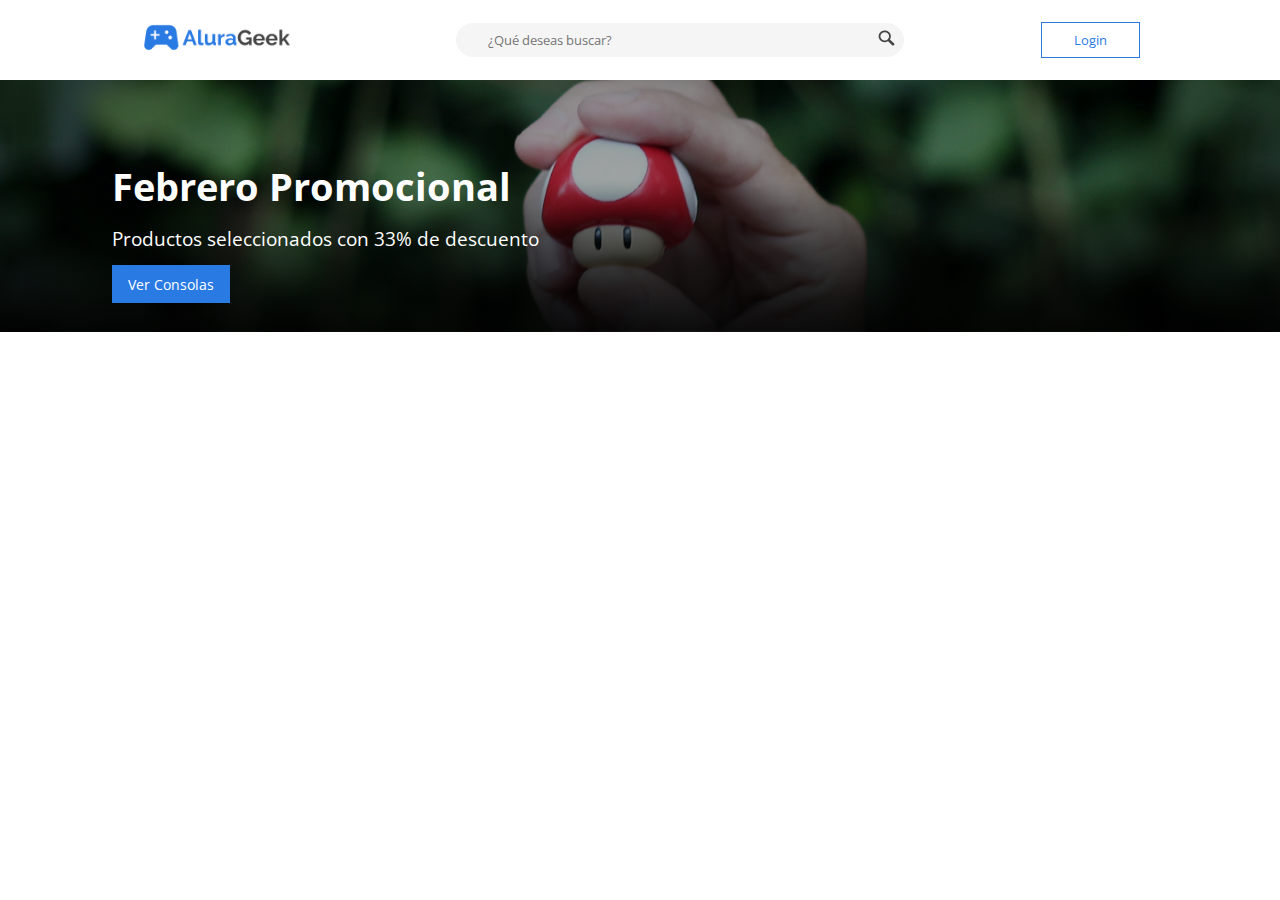
==== index.html @ 8d80e9cd "first commit" ====
<!DOCTYPE html>
<html lang="en">

<head>
    <meta charset="UTF-8">
    <meta http-equiv="X-UA-Compatible" content="IE=edge">
    <meta name="viewport" content="width=device-width, initial-scale=1.0">
    <meta name="author" content="Nieva Franco Javier">
    <meta name="description" content="">
    <title>AluraGeek</title>
    <link rel="shortcut icon" href="./img/favicon.png" type="image/x-icon">
    <link rel="preconnect" href="https://fonts.googleapis.com">
    <link rel="preconnect" href="https://fonts.gstatic.com" crossorigin>
    <link href="https://fonts.googleapis.com/css2?family=Open+Sans&display=swap" rel="stylesheet">
    <link rel="stylesheet" href="./css/style.css">
</head>

<body>
    <header class="header">
        <figure class="header__figure">
            <img src="./img/Logo.png" alt="logo de AluraGeek" title="AluraGeek">
        </figure>
        <nav class="header__nav">
            <label for="search"></label>
            <input type="text" name="search" id="search" placeholder="¿Qué deseas buscar?" required
                autocomplete="off">
            <button><img src="./img/lupa.svg" alt="logo de la lupa"></button>
        </nav>
        <div class="header__btn">
            <button>Login</button>
        </div>
    </header>
    <main>
        <section class="section-banner">
            <h1 class="margin">Febrero Promocional</h1>
            <p class="margin">Productos seleccionados con 33% de descuento</p>
            <button class="margin">Ver Consolas</button>
        </section>
    </main>



</body>

</html>
---- css/style.css ----
* {
    padding: 0;
    margin: 0;
    box-sizing: border-box;
    font-family: 'Open Sans', sans-serif;
}

.header {
  display: flex;
  justify-content: space-evenly;
  align-items: center;
}

.header__figure {
    max-width: 20vw;
}

.header__nav {
    display: flex;
    align-items: center;
}

.header__nav input {
    border: none;
    outline: none;
    background-color: #f5f5f5;
    border-radius: 2rem;
}

.header__nav button {
    width: 1.8rem;
    border: none;
    background: none;
}

.header__btn button {
    border: 0.1rem solid #2A7AE4;
    color: #2A7AE4;
    background: none;
    transition: .2s;
}

.header__btn button:hover {
    background-color: #2A7AE4;
    color: white;
    cursor: pointer;
}

.section-banner {
    background-image: linear-gradient(0deg, rgba(0, 0, 0, 0.178), rgba(0, 0, 0, 0.281)), linear-gradient(180deg, rgba(0, 0, 0, 0.164) 41.15%, rgba(0, 0, 0, 0.8) 100%), url(../img/banner-image.png);
    color: white;
    background-size: cover;
    background-position: center;
}

.section-banner button {
    background-color: #2A7AE4;
    color: white;
    border: none;
    transition: .2s;
}

.section-banner button:hover {
    cursor: pointer;
    background-color: #115fc4;
}



@media screen and (min-width: 320px) {
    .header {
        padding: 1rem 0rem;
    }
    
    .header__figure {
        max-width: 33%;
    }

    .header__figure img {
        width: 100%;
    }

    .header__nav input {
        display: none;
    }

    .header__nav button img {
        width: 70%;
    }

    .header__btn button {
        padding: .3rem 1.8rem;
    }

    .section-banner {
        padding-top: 4rem;
        padding-left: 1rem;
        padding-right: 1rem;
        padding-bottom: 1rem;
    }

    .section-banner .margin {
        margin-bottom: .8rem;
    }

    .section-banner p {
        font-size: .9rem;
    }

    .section-banner button {
        padding: .6rem 1rem;
        font-size: .9rem;
    }

}



@media screen and (min-width: 768px) {
    .header__figure img {
        width: 85%;
    }

    .header__nav input {
        display: inherit;
        padding: .5rem 2rem;
        width: 35vw;
    }

    .header__nav button {
        margin-left: -2rem;
    }

    .header__btn button {
        padding: .5rem 2rem;
    }

    .section-banner {
        padding-top: 5rem;
    }

    .section-banner h1 {
        font-size: 2.4rem;
    }

    .section-banner p {
        font-size: 1.2rem;
    }
}

@media screen and (min-width: 1024px) {
    .margin {
        margin-left: 6rem;
    }
}
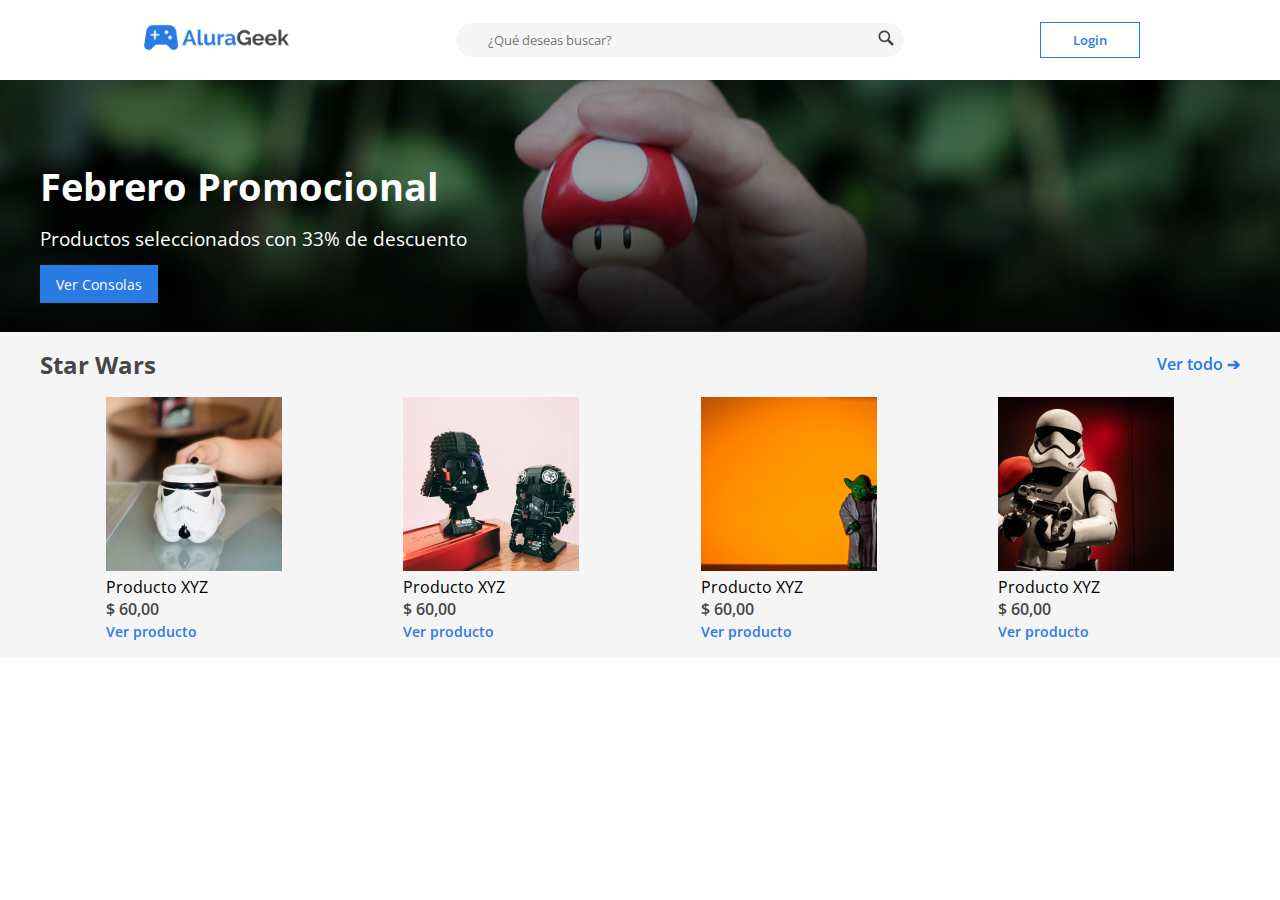
==== commit fe47fa29: "add the Star Wars section" ====
--- a/index.html
+++ b/index.html
@@ -22,12 +22,11 @@
         </figure>
         <nav class="header__nav">
             <label for="search"></label>
-            <input type="text" name="search" id="search" placeholder="¿Qué deseas buscar?" required
-                autocomplete="off">
+            <input type="text" name="search" id="search" placeholder="¿Qué deseas buscar?" required autocomplete="off">
             <button><img src="./img/lupa.svg" alt="logo de la lupa"></button>
         </nav>
         <div class="header__btn">
-            <button>Login</button>
+            <button class="login">Login</button>
         </div>
     </header>
     <main>
@@ -36,6 +35,48 @@
             <p class="margin">Productos seleccionados con 33% de descuento</p>
             <button class="margin">Ver Consolas</button>
         </section>
+        <div class="title">
+            <h2>Star Wars</h2>
+            <a href="#">Ver todo ➔</a>
+        </div>
+        <section class="starwars">
+            <article class="starwars__article">
+                <img src="./img/unsplash_6FDXGY9J6y4.png" alt="Cabeza de un soldado de starwars hecha una taza">
+                <p>Producto XYZ</p>
+                <p class="price">$ 60,00</p>
+                <a href="#">Ver producto</a>
+            </article>
+            <article class="starwars__article">
+                <img src="./img/unsplash_epRFE_hBNjo.png" alt="Darth Vader muñeco">
+                <p>Producto XYZ</p>
+                <p class="price">$ 60,00</p>
+                <a href="#">Ver producto</a>
+            </article>
+            <article class="starwars__article">
+                <img src="./img/unsplash_KeGToDVN0l4.png" alt="Yoda muñeco">
+                <p>Producto XYZ</p>
+                <p class="price">$ 60,00</p>
+                <a href="#">Ver producto</a>
+            </article>
+            <article class="starwars__article">
+                <img src="./img/unsplash_4OHkK555s1A.png" alt="soldado de starwars">
+                <p>Producto XYZ</p>
+                <p class="price">$ 60,00</p>
+                <a href="#">Ver producto</a>
+            </article>
+            <article class="starwars__article hidden">
+                <img src="./img/unsplash_R8L1l9RN198.png" alt="mini Yoda muñeco">
+                <p>Producto XYZ</p>
+                <p class="price">$ 60,00</p>
+                <a href="#">Ver producto</a>
+            </article>
+            <article class="starwars__article hidden">
+                <img src="./img/unsplash_1VV1MRafd7A.png" alt="muñeco de starwars vestido de negro con pistola en la mano">
+                <p>Producto XYZ</p>
+                <p class="price">$ 60,00</p>
+                <a href="#">Ver producto</a>
+            </article>
+        </section>
     </main>
 
 
--- a/css/style.css
+++ b/css/style.css
@@ -1,8 +1,12 @@
 * {
-    padding: 0;
-    margin: 0;
-    box-sizing: border-box;
-    font-family: 'Open Sans', sans-serif;
+  padding: 0;
+  margin: 0;
+  box-sizing: border-box;
+  font-family: "Open Sans", sans-serif;
+}
+
+main {
+  background-color: #f5f5f5;
 }
 
 .header {
@@ -12,145 +16,262 @@
 }
 
 .header__figure {
-    max-width: 20vw;
+  max-width: 20vw;
 }
 
 .header__nav {
+  display: flex;
+  align-items: center;
+}
+
+.header__nav input {
+  border: none;
+  outline: none;
+  background-color: #f5f5f5;
+  border-radius: 2rem;
+}
+
+.header__nav button {
+  width: 1.8rem;
+  border: none;
+  background: none;
+}
+
+.header__btn .login {
+  border: 0.1rem solid #2a7ae4;
+  color: #2a7ae4;
+  background: none;
+  transition: 0.2s;
+  font-weight: 600;
+}
+
+.header__btn .login:hover {
+  background-color: #2a7ae4;
+  color: white;
+  cursor: pointer;
+}
+
+.section-banner {
+  background-image: linear-gradient(
+      0deg,
+      rgba(0, 0, 0, 0.178),
+      rgba(0, 0, 0, 0.281)
+    ),
+    linear-gradient(
+      180deg,
+      rgba(0, 0, 0, 0.164) 41.15%,
+      rgba(0, 0, 0, 0.8) 100%
+    ),
+    url(../img/banner-image.png);
+  color: white;
+  background-size: cover;
+  background-position: center;
+}
+
+.section-banner button {
+  background-color: #2a7ae4;
+  color: white;
+  border: none;
+  transition: 0.2s;
+}
+
+.section-banner button:hover {
+  cursor: pointer;
+  background-color: #115fc4;
+}
+
+.title a {
+  text-decoration: none;
+  color: #2a7ae4;
+  font-weight: 600;
+}
+
+.title h2 {
+  color: #464646;
+}
+
+.starwars__article .price {
+  color: #464646;
+  font-weight: 600;
+}
+
+.starwars__article a {
+  text-decoration: none;
+  color: #2a7ae4;
+  font-weight: 600;
+  font-size: 0.9rem;
+}
+
+.starwars__article a:hover {
+    text-decoration: underline;
+}
+
+@media screen and (min-width: 320px) {
+  .header {
+    padding: 1rem 0rem;
+  }
+
+  .header__figure {
+    max-width: 33%;
+  }
+
+  .header__figure img {
+    width: 100%;
+  }
+
+  .header__nav input {
+    display: none;
+  }
+
+  .header__nav button img {
+    width: 70%;
+  }
+
+  .header__btn button {
+    padding: 0.5rem 1.9rem;
+  }
+
+  .section-banner {
+    padding-top: 4rem;
+    padding-left: 1rem;
+    padding-right: 1rem;
+    padding-bottom: 1rem;
+  }
+
+  .section-banner .margin {
+    margin-bottom: 0.8rem;
+  }
+
+  .section-banner h1 {
+    font-size: 1.5rem;
+  }
+
+  .section-banner p {
+    font-size: 0.9rem;
+  }
+
+  .section-banner button {
+    padding: 0.6rem 1rem;
+    font-size: 0.9rem;
+  }
+
+  .title {
     display: flex;
+    justify-content: space-between;
     align-items: center;
-}
-
-.header__nav input {
-    border: none;
-    outline: none;
-    background-color: #f5f5f5;
-    border-radius: 2rem;
-}
-
-.header__nav button {
-    width: 1.8rem;
-    border: none;
-    background: none;
-}
-
-.header__btn button {
-    border: 0.1rem solid #2A7AE4;
-    color: #2A7AE4;
-    background: none;
-    transition: .2s;
-}
-
-.header__btn button:hover {
-    background-color: #2A7AE4;
-    color: white;
-    cursor: pointer;
-}
-
-.section-banner {
-    background-image: linear-gradient(0deg, rgba(0, 0, 0, 0.178), rgba(0, 0, 0, 0.281)), linear-gradient(180deg, rgba(0, 0, 0, 0.164) 41.15%, rgba(0, 0, 0, 0.8) 100%), url(../img/banner-image.png);
-    color: white;
-    background-size: cover;
-    background-position: center;
-}
-
-.section-banner button {
-    background-color: #2A7AE4;
-    color: white;
-    border: none;
-    transition: .2s;
-}
-
-.section-banner button:hover {
-    cursor: pointer;
-    background-color: #115fc4;
-}
-
-
-
-@media screen and (min-width: 320px) {
-    .header {
-        padding: 1rem 0rem;
+    padding: 1rem 0.5rem;
+  }
+
+  .title h2 {
+    font-size: 1.3rem;
+  }
+
+  .title a {
+    font-size: 0.9rem;
+  }
+
+  .starwars {
+    display: flex;
+    flex-wrap: wrap;
+    justify-content: center;
+    gap: 0.5rem;
+  }
+
+  .starwars__article {
+    margin-bottom: 1rem;
+  }
+
+  .hidden {
+    display: none;
+  }
+}
+
+@media screen and (min-width: 412px) {
+  .margin {
+    margin-left: .8rem;
+  }
+  
+    .starwars {
+    gap: 1rem;
+  }
+
+  .title h2 {
+    margin-left: 1rem;
+  }
+  
+  .title  a {
+    margin-right: 1rem;
+  }
+}
+
+@media screen and (min-width: 768px) {
+  .header__figure img {
+    width: 85%;
+  }
+
+  .header__nav input {
+    display: inherit;
+    padding: 0.5rem 2rem;
+    width: 35vw;
+  }
+
+  .header__nav button {
+    margin-left: -2rem;
+  }
+
+  .header__btn button {
+    padding: 0.5rem 2rem;
+  }
+
+  .section-banner {
+    padding-top: 5rem;
+  }
+
+  .margin {
+    margin-left: 1.3rem;
+  }
+
+  .section-banner h1 {
+    font-size: 2.4rem;
+  }
+
+  .section-banner p {
+    font-size: 1.2rem;
+  }
+
+  .title h2 {
+    margin-left: 1.5rem;
+  }
+
+  .title  a {
+    margin-right: 1.5rem;
+  }
+
+}
+
+@media screen and (min-width: 1024px) {
+  .margin {
+    margin-left: 1.5rem;
+  }
+
+  .title h2 {
+    margin-left: 2rem;
+    font-size: 1.5rem;
+  }
+
+  .title a {
+    margin-right: 2rem;
+    font-size: 1rem;
+  }
+
+  .starwars {
+    justify-content: space-evenly;
+  }
+
+}
+
+@media screen and (min-width: 1300px) {
+    .hidden {
+       display: initial;
     }
-    
-    .header__figure {
-        max-width: 33%;
-    }
-
-    .header__figure img {
-        width: 100%;
-    }
-
-    .header__nav input {
-        display: none;
-    }
-
-    .header__nav button img {
-        width: 70%;
-    }
-
-    .header__btn button {
-        padding: .3rem 1.8rem;
-    }
-
-    .section-banner {
-        padding-top: 4rem;
-        padding-left: 1rem;
-        padding-right: 1rem;
-        padding-bottom: 1rem;
-    }
-
-    .section-banner .margin {
-        margin-bottom: .8rem;
-    }
-
-    .section-banner p {
-        font-size: .9rem;
-    }
-
-    .section-banner button {
-        padding: .6rem 1rem;
-        font-size: .9rem;
-    }
-
-}
-
-
-
-@media screen and (min-width: 768px) {
-    .header__figure img {
-        width: 85%;
-    }
-
-    .header__nav input {
-        display: inherit;
-        padding: .5rem 2rem;
-        width: 35vw;
-    }
-
-    .header__nav button {
-        margin-left: -2rem;
-    }
-
-    .header__btn button {
-        padding: .5rem 2rem;
-    }
-
-    .section-banner {
-        padding-top: 5rem;
-    }
-
-    .section-banner h1 {
-        font-size: 2.4rem;
-    }
-
-    .section-banner p {
-        font-size: 1.2rem;
-    }
-}
-
-@media screen and (min-width: 1024px) {
-    .margin {
-        margin-left: 6rem;
-    }
-}
-
+}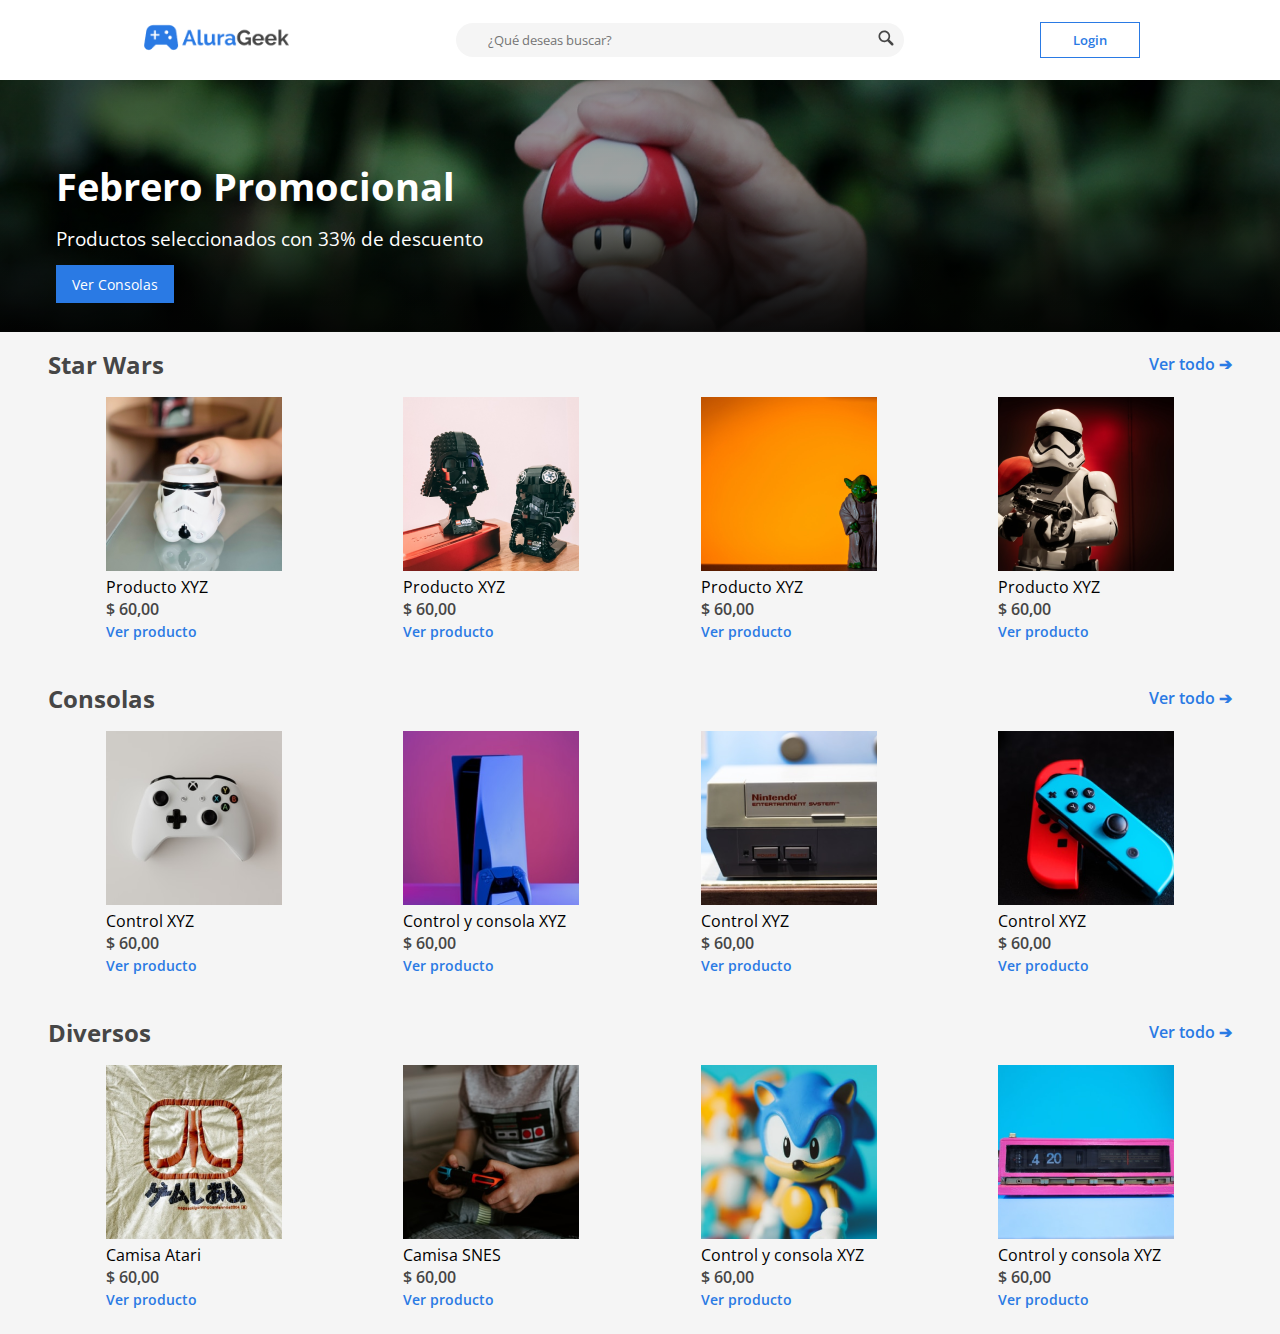
==== commit 81fd434b: "add the Consoles and Various section" ====
--- a/index.html
+++ b/index.html
@@ -39,44 +39,129 @@
             <h2>Star Wars</h2>
             <a href="#">Ver todo ➔</a>
         </div>
-        <section class="starwars">
-            <article class="starwars__article">
+        <section class="section">
+            <article class="section__article">
                 <img src="./img/unsplash_6FDXGY9J6y4.png" alt="Cabeza de un soldado de starwars hecha una taza">
                 <p>Producto XYZ</p>
                 <p class="price">$ 60,00</p>
-                <a href="#">Ver producto</a>
+                <a href="#" class="see-product">Ver producto</a>
             </article>
-            <article class="starwars__article">
+            <article class="section__article">
                 <img src="./img/unsplash_epRFE_hBNjo.png" alt="Darth Vader muñeco">
                 <p>Producto XYZ</p>
                 <p class="price">$ 60,00</p>
-                <a href="#">Ver producto</a>
+                <a href="#" class="see-product">Ver producto</a>
             </article>
-            <article class="starwars__article">
+            <article class="section__article">
                 <img src="./img/unsplash_KeGToDVN0l4.png" alt="Yoda muñeco">
                 <p>Producto XYZ</p>
                 <p class="price">$ 60,00</p>
-                <a href="#">Ver producto</a>
+                <a href="#" class="see-product">Ver producto</a>
             </article>
-            <article class="starwars__article">
+            <article class="section__article">
                 <img src="./img/unsplash_4OHkK555s1A.png" alt="soldado de starwars">
                 <p>Producto XYZ</p>
                 <p class="price">$ 60,00</p>
-                <a href="#">Ver producto</a>
+                <a href="#" class="see-product">Ver producto</a>
             </article>
-            <article class="starwars__article hidden">
+            <article class="section__article hidden">
                 <img src="./img/unsplash_R8L1l9RN198.png" alt="mini Yoda muñeco">
                 <p>Producto XYZ</p>
                 <p class="price">$ 60,00</p>
-                <a href="#">Ver producto</a>
+                <a href="#" class="see-product">Ver producto</a>
             </article>
-            <article class="starwars__article hidden">
+            <article class="section__article hidden">
                 <img src="./img/unsplash_1VV1MRafd7A.png" alt="muñeco de starwars vestido de negro con pistola en la mano">
                 <p>Producto XYZ</p>
                 <p class="price">$ 60,00</p>
-                <a href="#">Ver producto</a>
+                <a href="#" class="see-product">Ver producto</a>
             </article>
         </section>
+        <div class="title">
+            <h2>Consolas</h2>
+            <a href="#">Ver todo ➔</a>
+        </div>
+        <section class="section">
+            <article class="section__article">
+                <img src="./img/unsplash_0POwK6iAiRQ.png" alt="control del videojuego de color blanco">
+                <p>Control XYZ</p>
+                <p class="price">$ 60,00</p>
+                <a href="#" class="see-product">Ver producto</a>
+            </article>
+            <article class="section__article">
+                <img src="./img/unsplash_caNzzoxls8Q.png" alt="control y consola del videojuego">
+                <p >Control y consola XYZ</p>
+                <p class="price">$ 60,00</p>
+                <a href="#" class="see-product">Ver producto</a>
+            </article>
+            <article class="section__article">
+                <img src="./img/unsplash_ZV7lnfyQLmA.png" alt="consola">
+                <p >Control XYZ</p>
+                <p class="price">$ 60,00</p>
+                <a href="#" class="see-product">Ver producto</a>
+            </article>
+            <article class="section__article">
+                <img src="./img/unsplash_wa5z9o9fgjw.png" alt="controles de videojuegos de color azul y rojo">
+                <p>Control XYZ</p>
+                <p class="price">$ 60,00</p>
+                <a href="#" class="see-product">Ver producto</a>
+            </article>
+            <article class="section__article hidden">
+                <img src="./img/unsplash_Zjn4dT993-g.png" alt="consola de videojuego de color negra">
+                <p>Consola XYZ</p>
+                <p class="price">$ 60,00</p>
+                <a href="#" class="see-product">Ver producto</a>
+            </article>
+            <article class="section__article hidden">
+                <img src="./img/unsplash_k-xYhI3-gJM.png" alt="Game boy Color">
+                <p>Game Boy Color</p>
+                <p class="price">$ 60,00</p>
+                <a href="#" class="see-product">Ver producto</a>
+            </article>
+        </section>
+        <div class="title">
+            <h2>Diversos</h2>
+            <a href="#">Ver todo ➔</a>
+        </div>
+        <section class="section">
+            <article class="section__article">
+                <img src="./img/unsplash_fMP-oCze3AY.png" alt="camisa atari">
+                <p>Camisa Atari</p>
+                <p class="price">$ 60,00</p>
+                <a href="#" class="see-product">Ver producto</a>
+            </article>
+            <article class="section__article">
+                <img src="./img/unsplash_bUgaIaZysH0.png" alt="camisa de color gris con un estampado de videojuego">
+                <p>Camisa SNES</p>
+                <p class="price">$ 60,00</p>
+                <a href="#" class="see-product">Ver producto</a>
+            </article>
+            <article class="section__article">
+                <img src="./img/unsplash_sYVY_ZKwaxU.png" alt="muñeco Sonic">
+                <p>Control y consola XYZ</p>
+                <p class="price">$ 60,00</p>
+                <a href="#" class="see-product">Ver producto</a>
+            </article>
+            <article class="section__article">
+                <img src="./img/unsplash_jMT6BrgBuXU.png" alt="consola de color rosa">
+                <p>Control y consola XYZ</p>
+                <p class="price">$ 60,00</p>
+                <a href="#" class="see-product">Ver producto</a>
+            </article>
+            <article class="section__article hidden">
+                <img src="./img/unsplash_MxVkWPiJALs.png" alt="persona jugando con consola de realidad aumenta">
+                <p>Control y consola XYZ</p>
+                <p class="price">$ 60,00</p>
+                <a href="#" class="see-product">Ver producto</a>
+            </article>
+            <article class="section__article hidden">
+                <img src="./img/unsplash_r27umXAelDc.png" alt="peliche gigante de Pikachu">
+                <p>Producto XYZ</p>
+                <p class="price">$ 60,00</p>
+                <a href="#" class="see-product">Ver producto</a>
+            </article>
+        </section>
+
     </main>
 
 
--- a/css/style.css
+++ b/css/style.css
@@ -90,19 +90,19 @@
   color: #464646;
 }
 
-.starwars__article .price {
+.price {
   color: #464646;
   font-weight: 600;
 }
 
-.starwars__article a {
+.see-product {
   text-decoration: none;
   color: #2a7ae4;
   font-weight: 600;
   font-size: 0.9rem;
 }
 
-.starwars__article a:hover {
+.see-product:hover {
     text-decoration: underline;
 }
 
@@ -170,15 +170,15 @@
     font-size: 0.9rem;
   }
 
-  .starwars {
+  .section {
     display: flex;
     flex-wrap: wrap;
     justify-content: center;
     gap: 0.5rem;
   }
 
-  .starwars__article {
-    margin-bottom: 1rem;
+  .section__article {
+    margin-bottom: 1.5rem;
   }
 
   .hidden {
@@ -190,8 +190,12 @@
   .margin {
     margin-left: .8rem;
   }
-  
-    .starwars {
+
+  .section-banner h1 {
+    font-size: 1.8rem;
+  }
+  
+  .section {
     gap: 1rem;
   }
 
@@ -251,27 +255,40 @@
 
 @media screen and (min-width: 1024px) {
   .margin {
+    margin-left: 2.5rem;
+  }
+
+  .title h2 {
+    margin-left: 2.5rem;
+    font-size: 1.5rem;
+  }
+
+  .title a {
+    margin-right: 2.5rem;
+    font-size: 1rem;
+  }
+
+  .section {
+    justify-content: space-evenly;
+  }
+
+}
+
+@media screen and (min-width: 1300px) {
+  .margin {
     margin-left: 1.5rem;
   }
 
   .title h2 {
-    margin-left: 2rem;
-    font-size: 1.5rem;
+    margin-left: 1.5rem;
   }
 
   .title a {
-    margin-right: 2rem;
-    font-size: 1rem;
-  }
-
-  .starwars {
-    justify-content: space-evenly;
-  }
-
-}
-
-@media screen and (min-width: 1300px) {
-    .hidden {
+    margin-right: 1.5rem;
+  }
+  
+  
+  .hidden {
        display: initial;
     }
 }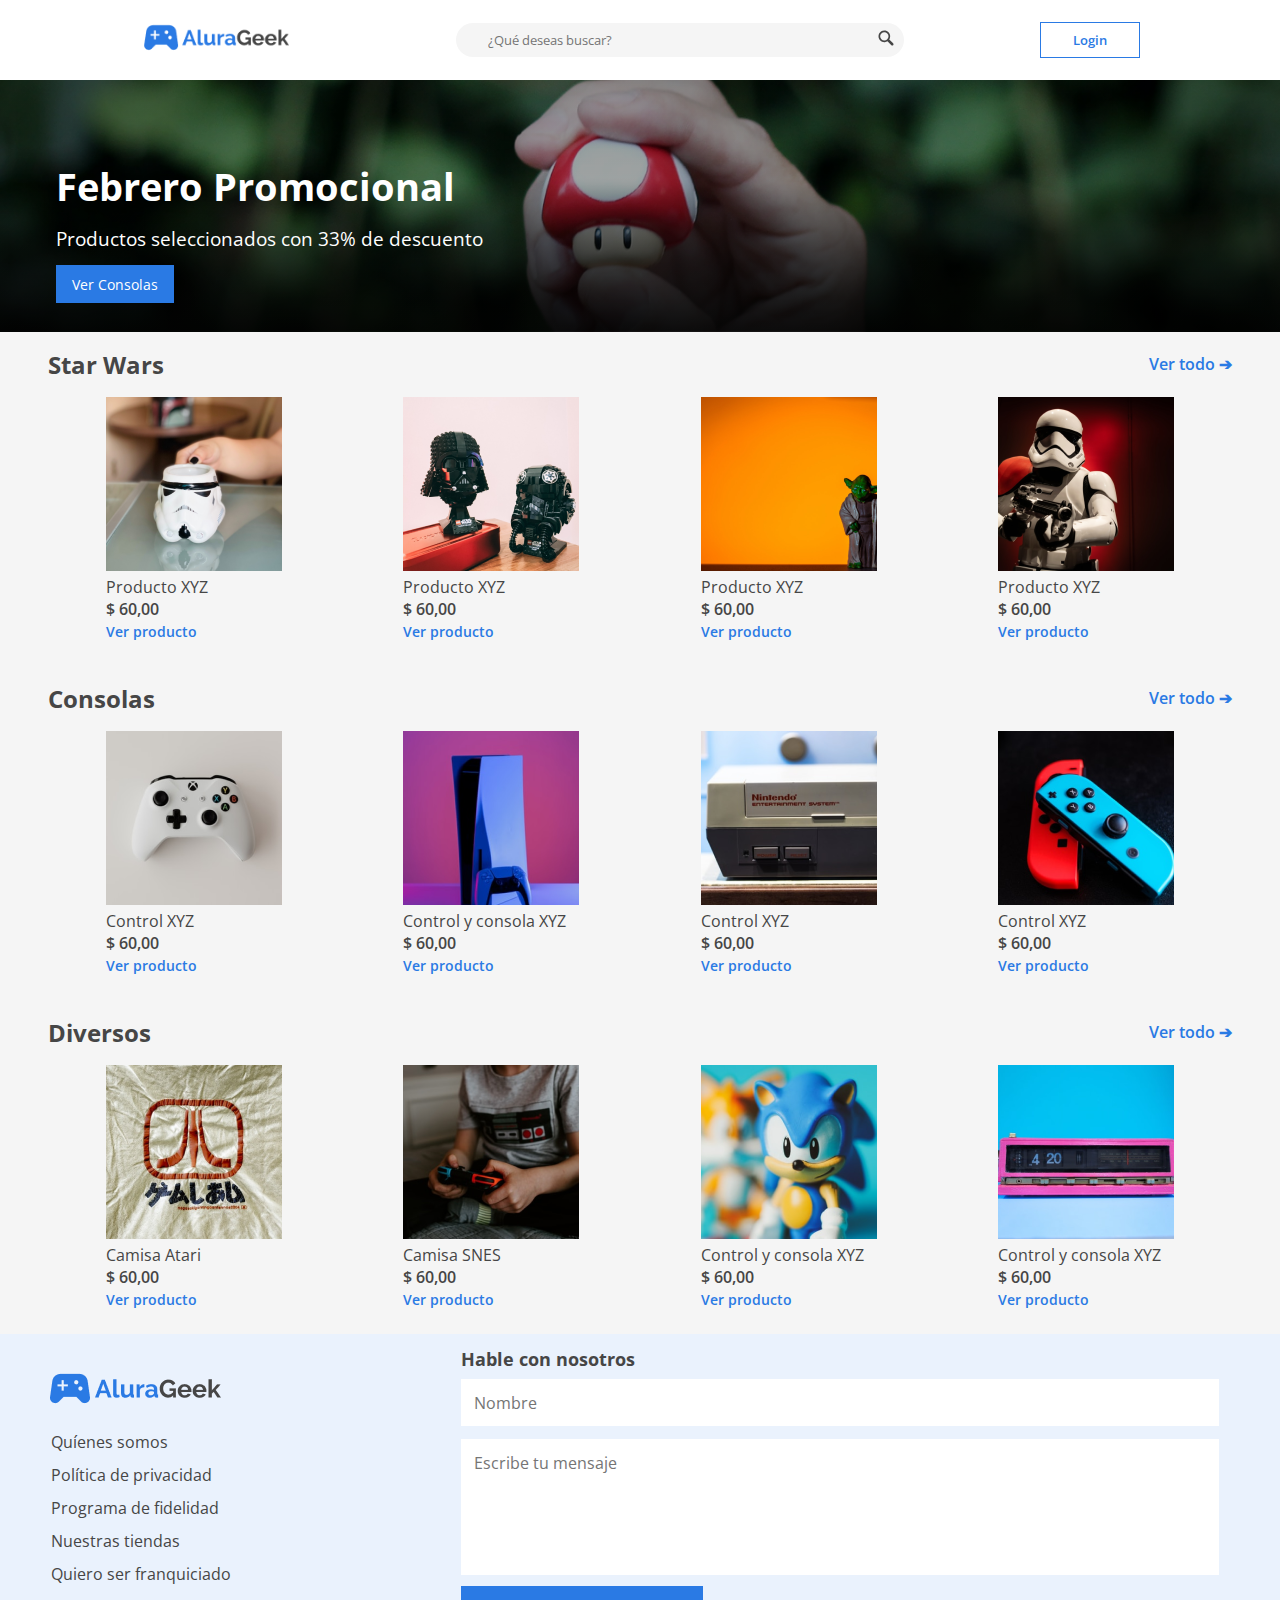
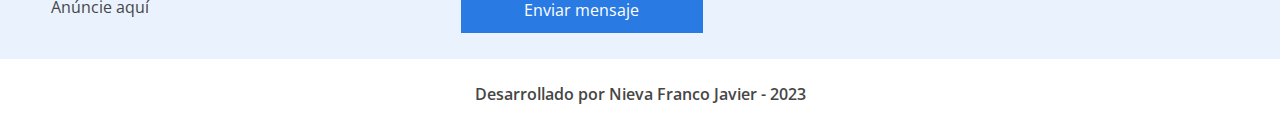
==== commit b49cf8e8: "add footer" ====
--- a/index.html
+++ b/index.html
@@ -36,133 +36,160 @@
             <button class="margin">Ver Consolas</button>
         </section>
         <div class="title">
-            <h2>Star Wars</h2>
+            <h2 class="colour-nameProduct-h2-price-nav">Star Wars</h2>
             <a href="#">Ver todo ➔</a>
         </div>
         <section class="section">
             <article class="section__article">
                 <img src="./img/unsplash_6FDXGY9J6y4.png" alt="Cabeza de un soldado de starwars hecha una taza">
-                <p>Producto XYZ</p>
-                <p class="price">$ 60,00</p>
+                <p class="colour-nameProduct-h2-price-nav">Producto XYZ</p>
+                <p class="colour-nameProduct-h2-price-nav price">$ 60,00</p>
                 <a href="#" class="see-product">Ver producto</a>
             </article>
             <article class="section__article">
                 <img src="./img/unsplash_epRFE_hBNjo.png" alt="Darth Vader muñeco">
-                <p>Producto XYZ</p>
-                <p class="price">$ 60,00</p>
+                <p class="colour-nameProduct-h2-price-nav">Producto XYZ</p>
+                <p class="colour-nameProduct-h2-price-nav price">$ 60,00</p>
                 <a href="#" class="see-product">Ver producto</a>
             </article>
             <article class="section__article">
                 <img src="./img/unsplash_KeGToDVN0l4.png" alt="Yoda muñeco">
-                <p>Producto XYZ</p>
-                <p class="price">$ 60,00</p>
+                <p class="colour-nameProduct-h2-price-nav">Producto XYZ</p>
+                <p class="colour-nameProduct-h2-price-nav price">$ 60,00</p>
                 <a href="#" class="see-product">Ver producto</a>
             </article>
             <article class="section__article">
                 <img src="./img/unsplash_4OHkK555s1A.png" alt="soldado de starwars">
-                <p>Producto XYZ</p>
-                <p class="price">$ 60,00</p>
+                <p class="colour-nameProduct-h2-price-nav">Producto XYZ</p>
+                <p class="colour-nameProduct-h2-price-nav price">$ 60,00</p>
                 <a href="#" class="see-product">Ver producto</a>
             </article>
             <article class="section__article hidden">
                 <img src="./img/unsplash_R8L1l9RN198.png" alt="mini Yoda muñeco">
-                <p>Producto XYZ</p>
-                <p class="price">$ 60,00</p>
+                <p class="colour-nameProduct-h2-price-nav">Producto XYZ</p>
+                <p class="colour-nameProduct-h2-price-nav price">$ 60,00</p>
                 <a href="#" class="see-product">Ver producto</a>
             </article>
             <article class="section__article hidden">
-                <img src="./img/unsplash_1VV1MRafd7A.png" alt="muñeco de starwars vestido de negro con pistola en la mano">
-                <p>Producto XYZ</p>
-                <p class="price">$ 60,00</p>
+                <img src="./img/unsplash_1VV1MRafd7A.png"
+                    alt="muñeco de starwars vestido de negro con pistola en la mano">
+                <p class="colour-nameProduct-h2-price-nav">Producto XYZ</p>
+                <p class="colour-nameProduct-h2-price-nav price">$ 60,00</p>
                 <a href="#" class="see-product">Ver producto</a>
             </article>
         </section>
         <div class="title">
-            <h2>Consolas</h2>
+            <h2 class="colour-nameProduct-h2-price-nav">Consolas</h2>
             <a href="#">Ver todo ➔</a>
         </div>
         <section class="section">
             <article class="section__article">
                 <img src="./img/unsplash_0POwK6iAiRQ.png" alt="control del videojuego de color blanco">
-                <p>Control XYZ</p>
-                <p class="price">$ 60,00</p>
+                <p class="colour-nameProduct-h2-price-nav">Control XYZ</p>
+                <p class="colour-nameProduct-h2-price-nav price">$ 60,00</p>
                 <a href="#" class="see-product">Ver producto</a>
             </article>
             <article class="section__article">
                 <img src="./img/unsplash_caNzzoxls8Q.png" alt="control y consola del videojuego">
-                <p >Control y consola XYZ</p>
-                <p class="price">$ 60,00</p>
+                <p class="colour-nameProduct-h2-price-nav">Control y consola XYZ</p>
+                <p class="colour-nameProduct-h2-price-nav price">$ 60,00</p>
                 <a href="#" class="see-product">Ver producto</a>
             </article>
             <article class="section__article">
                 <img src="./img/unsplash_ZV7lnfyQLmA.png" alt="consola">
-                <p >Control XYZ</p>
-                <p class="price">$ 60,00</p>
+                <p class="colour-nameProduct-h2-price-nav">Control XYZ</p>
+                <p class="colour-nameProduct-h2-price-nav price">$ 60,00</p>
                 <a href="#" class="see-product">Ver producto</a>
             </article>
             <article class="section__article">
                 <img src="./img/unsplash_wa5z9o9fgjw.png" alt="controles de videojuegos de color azul y rojo">
-                <p>Control XYZ</p>
-                <p class="price">$ 60,00</p>
+                <p class="colour-nameProduct-h2-price-nav">Control XYZ</p>
+                <p class="colour-nameProduct-h2-price-nav price">$ 60,00</p>
                 <a href="#" class="see-product">Ver producto</a>
             </article>
             <article class="section__article hidden">
                 <img src="./img/unsplash_Zjn4dT993-g.png" alt="consola de videojuego de color negra">
-                <p>Consola XYZ</p>
-                <p class="price">$ 60,00</p>
+                <p class="colour-nameProduct-h2-price-nav">Consola XYZ</p>
+                <p class="colour-nameProduct-h2-price-nav price">$ 60,00</p>
                 <a href="#" class="see-product">Ver producto</a>
             </article>
             <article class="section__article hidden">
                 <img src="./img/unsplash_k-xYhI3-gJM.png" alt="Game boy Color">
-                <p>Game Boy Color</p>
-                <p class="price">$ 60,00</p>
+                <p class="colour-nameProduct-h2-price-nav">Game Boy Color</p>
+                <p class="colour-nameProduct-h2-price-nav price">$ 60,00</p>
                 <a href="#" class="see-product">Ver producto</a>
             </article>
         </section>
         <div class="title">
-            <h2>Diversos</h2>
+            <h2 class="colour-nameProduct-h2-price-nav">Diversos</h2>
             <a href="#">Ver todo ➔</a>
         </div>
         <section class="section">
             <article class="section__article">
                 <img src="./img/unsplash_fMP-oCze3AY.png" alt="camisa atari">
-                <p>Camisa Atari</p>
-                <p class="price">$ 60,00</p>
+                <p class="colour-nameProduct-h2-price-nav">Camisa Atari</p>
+                <p class="price colour-nameProduct-h2-price-nav ">$ 60,00</p>
                 <a href="#" class="see-product">Ver producto</a>
             </article>
             <article class="section__article">
                 <img src="./img/unsplash_bUgaIaZysH0.png" alt="camisa de color gris con un estampado de videojuego">
-                <p>Camisa SNES</p>
-                <p class="price">$ 60,00</p>
+                <p class="colour-nameProduct-h2-price-nav">Camisa SNES</p>
+                <p class="price colour-nameProduct-h2-price-nav">$ 60,00</p>
                 <a href="#" class="see-product">Ver producto</a>
             </article>
             <article class="section__article">
                 <img src="./img/unsplash_sYVY_ZKwaxU.png" alt="muñeco Sonic">
-                <p>Control y consola XYZ</p>
-                <p class="price">$ 60,00</p>
+                <p class="colour-nameProduct-h2-price-nav">Control y consola XYZ</p>
+                <p class="price colour-nameProduct-h2-price-nav">$ 60,00</p>
                 <a href="#" class="see-product">Ver producto</a>
             </article>
             <article class="section__article">
                 <img src="./img/unsplash_jMT6BrgBuXU.png" alt="consola de color rosa">
-                <p>Control y consola XYZ</p>
-                <p class="price">$ 60,00</p>
+                <p class="colour-nameProduct-h2-price-nav">Control y consola XYZ</p>
+                <p class="price colour-nameProduct-h2-price-nav">$ 60,00</p>
                 <a href="#" class="see-product">Ver producto</a>
             </article>
             <article class="section__article hidden">
                 <img src="./img/unsplash_MxVkWPiJALs.png" alt="persona jugando con consola de realidad aumenta">
-                <p>Control y consola XYZ</p>
-                <p class="price">$ 60,00</p>
+                <p class="colour-nameProduct-h2-price-nav">Control y consola XYZ</p>
+                <p class="price colour-nameProduct-h2-price-nav">$ 60,00</p>
                 <a href="#" class="see-product">Ver producto</a>
             </article>
             <article class="section__article hidden">
                 <img src="./img/unsplash_r27umXAelDc.png" alt="peliche gigante de Pikachu">
-                <p>Producto XYZ</p>
-                <p class="price">$ 60,00</p>
+                <p class="colour-nameProduct-h2-price-nav">Producto XYZ</p>
+                <p class="price colour-nameProduct-h2-price-nav">$ 60,00</p>
                 <a href="#" class="see-product">Ver producto</a>
             </article>
         </section>
-
     </main>
+    <footer class="footer">
+        <section class="footer__section1">
+            <div class="footer__section--nav">
+                <img src="./img/Logo.png" alt="logo de AluraGeek" title="AluraGeek">
+                <nav>
+                    <ul>
+                        <li><a href="#" class="colour-nameProduct-h2-price-nav">Quíenes somos</a></li>
+                        <li><a href="#" class="colour-nameProduct-h2-price-nav">Política de privacidad</a></li>
+                        <li><a href="#" class="colour-nameProduct-h2-price-nav">Programa de fidelidad</a></li>
+                        <li><a href="#" class="colour-nameProduct-h2-price-nav">Nuestras tiendas</a></li>
+                        <li><a href="#" class="colour-nameProduct-h2-price-nav">Quiero ser franquiciado</a></li>
+                        <li><a href="#" class="colour-nameProduct-h2-price-nav">Anúncie aquí</a></li>
+                    </ul>
+                </nav>
+            </div>
+            <form action="#" method="post">
+                <h3>Hable con nosotros</h3>
+                <label for="name"></label>
+                <input type="text" name="name" id="name" placeholder="Nombre" required autocomplete="off">
+                <textarea name="message" id="message" cols="30" rows="5" placeholder="Escribe tu mensaje"></textarea>
+                <input type="submit" value="Enviar mensaje" class="form-btn">
+            </form>
+        </section>
+        <section class="footer__section2">
+            <p>Desarrollado por Nieva Franco Javier - 2023</p>
+        </section>
+    </footer>
 
 
 
--- a/css/style.css
+++ b/css/style.css
@@ -86,12 +86,11 @@
   font-weight: 600;
 }
 
-.title h2 {
+.colour-nameProduct-h2-price-nav {
   color: #464646;
 }
 
 .price {
-  color: #464646;
   font-weight: 600;
 }
 
@@ -106,6 +105,51 @@
     text-decoration: underline;
 }
 
+.footer {
+  color: #464646;
+}
+
+.footer__section1 {
+  background-color: #EAF2FD ;
+}
+
+.footer__section2 {
+  text-align: center;
+}
+
+.footer__section1 form input {
+  outline: none;
+  border: none;
+  font-size: 1rem;
+  color: #464646;
+}
+
+.footer__section1 form textarea {
+  border: none;
+  outline: none;
+  resize: none;
+  font-size: 1rem;
+  color:#464646;
+}
+
+.footer__section1 form .form-btn {
+  background-color: #2a7ae4;
+  color: white;
+  border: none;
+  transition: 0.2s;
+}
+
+.footer__section1 form .form-btn:hover {
+  cursor: pointer;
+  background-color: #115fc4;
+}
+
+.footer__section2 p {
+  font-weight: 600;
+}
+
+
+
 @media screen and (min-width: 320px) {
   .header {
     padding: 1rem 0rem;
@@ -184,6 +228,66 @@
   .hidden {
     display: none;
   }
+
+  .footer {
+    display: flex;
+    flex-direction: column;
+  }
+
+  .footer__section1 {
+    display: flex;
+    flex-direction: column;
+    justify-content: center;
+    align-items: center;
+  }
+
+  .footer__section1 ul {
+    list-style: none;
+    text-align: center;
+  }
+
+  .footer__section1 li {
+    margin: .7rem 0rem;
+  }
+
+  .footer__section1 a {
+    text-decoration: none;
+  }
+
+  .footer__section1 form {
+    width: 100%;
+    padding: .8rem;
+    display: flex;
+    flex-direction: column;
+    align-items: flex-start;
+  }
+
+  .footer__section1 h3 {
+    font-size: 1.1rem;
+    margin-bottom: .5rem;
+  }
+
+  .footer__section1 form input {
+    width: 100%;
+    padding: .8rem;
+    margin-bottom: .8rem;
+  }
+
+  .footer__section1 form textarea {
+    padding: .8rem;
+    width: 100%;
+  }
+
+  .footer__section1 form .form-btn {
+    width: 45%;
+    margin-top: .7rem;
+  }
+
+  .footer__section2 {
+    padding: 1.5rem;
+  }
+
+  
 }
 
 @media screen and (min-width: 412px) {
@@ -251,6 +355,35 @@
     margin-right: 1.5rem;
   }
 
+  .footer__section1 {
+    flex-direction: row;
+  }
+
+  .footer__section--nav {
+    width: 35%;
+  }
+
+  .footer__section--nav img {
+    margin-left: .5rem;
+  }
+
+  .footer__section--nav nav {
+    margin-left: 1rem;
+  }
+
+  .footer__section--nav ul {
+    text-align: start;
+  }
+
+  .footer__section1 form {
+    width: 65%;
+  }
+
+  .footer__section1 form .form-btn {
+    width: 30%;
+  }
+
+
 }
 
 @media screen and (min-width: 1024px) {
@@ -272,23 +405,67 @@
     justify-content: space-evenly;
   }
 
+  .footer__section--nav img {
+    margin-left: 2.8rem;
+  }
+
+  .footer__section--nav nav {
+    margin-left: 3.2rem;
+  }
+
+  .footer__section--nav a:hover {
+    text-decoration: underline;
+  }
+
+  .footer__section1 form input {
+    width: 94%;
+  }
+
+  .footer__section1 form textarea {
+    width: 94%;
+  }
+
 }
 
 @media screen and (min-width: 1300px) {
   .margin {
-    margin-left: 1.5rem;
+    margin-left: 3rem;
   }
 
   .title h2 {
-    margin-left: 1.5rem;
+    margin-left: 3rem;
   }
 
   .title a {
-    margin-right: 1.5rem;
-  }
-  
+    margin-right: 3rem;
+  }
+
+  .section {
+    width: 95%;
+    margin: 0 auto;
+  }
   
   .hidden {
-       display: initial;
-    }
+    display: initial;
+  }
+
+  .footer__section--nav {
+    display: flex;
+    width: 50%;
+    justify-content: space-evenly;
+  }
+
+  .footer__section--nav img {
+    width: 25%;
+    object-fit: contain;
+  }
+
+  .footer__section1 form {
+    width: 45%;
+  }
+
+
+  .footer__section1 form h3 {
+    font-size: 1.3rem;
+  }
 }